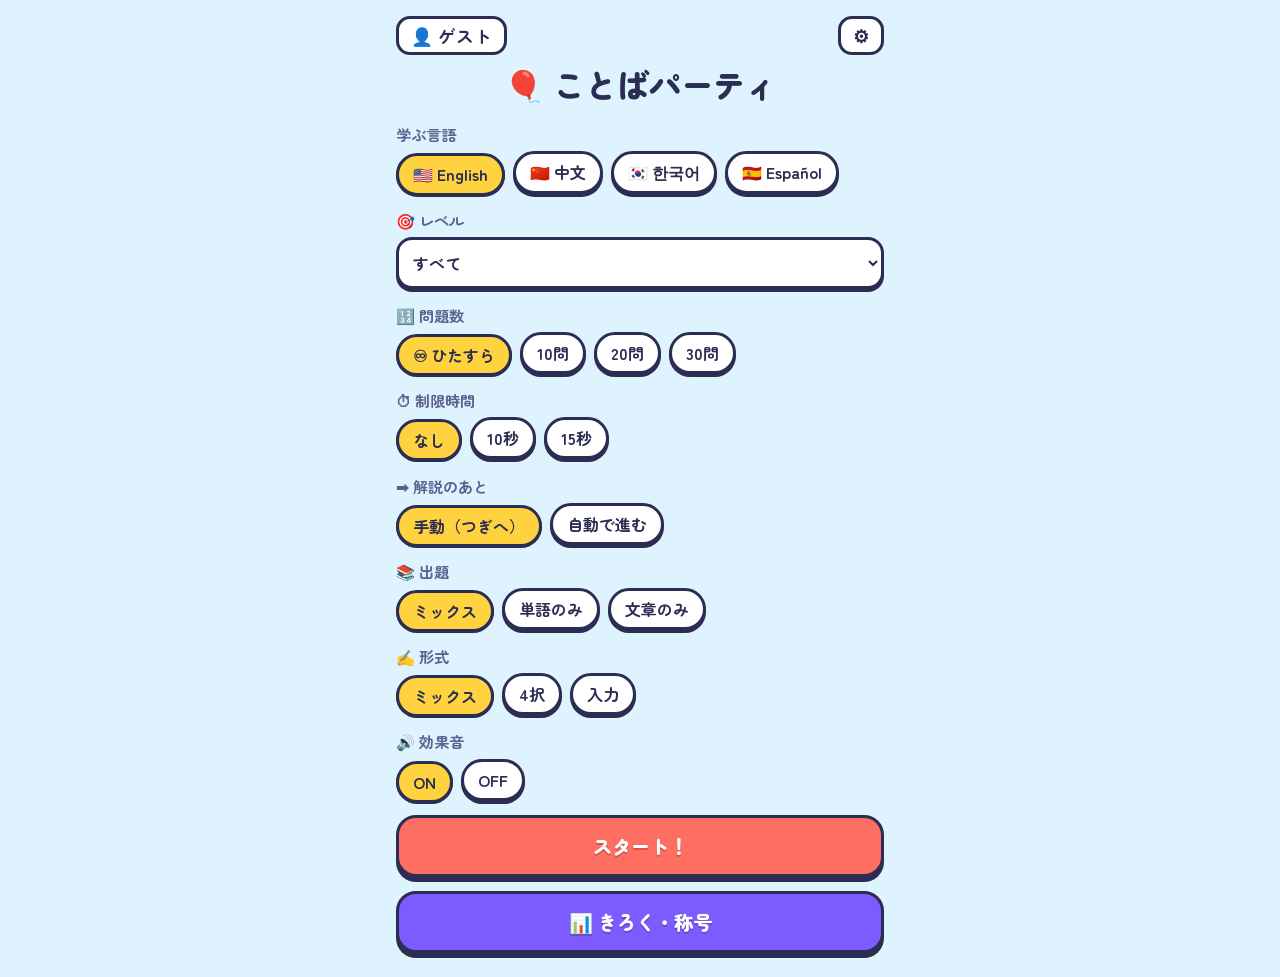
==== index.html @ 9c15156e "first commi" ====
<!DOCTYPE html>
<html lang="ja"><head><meta charset="utf-8">
<meta name="viewport" content="width=device-width,initial-scale=1,viewport-fit=cover">
<title>ことばパーティ</title>
<link href="https://fonts.googleapis.com/css2?family=Zen+Maru+Gothic:wght@500;700;900&display=swap" rel="stylesheet">
<link rel="stylesheet" href="css/style.css"></head>
<body><div id="app"></div><div id="modal"></div>
<script src="js/sound.js"></script><script src="js/store.js"></script><script src="js/data.js"></script>
<script src="js/quiz.js"></script><script src="js/ui.js"></script><script src="js/main.js"></script>
</body></html>
---- css/style.css ----
:root{--bg:#dff3ff;--ink:#2b2d52;--card:#fff;--p:#ff6f61;--y:#ffd23f;--m:#2ec4a6;--v:#7c5cff;--sub:#5d6190}
@media(prefers-color-scheme:dark){:root{--bg:#23264a;--ink:#f3f2ff;--card:#33376a;--sub:#b8bbea}}
*{box-sizing:border-box}
body{margin:0;background:var(--bg);color:var(--ink);font-family:'Zen Maru Gothic','Hiragino Maru Gothic ProN','Yu Gothic',sans-serif;font-weight:700;padding:env(safe-area-inset-top) 0 env(safe-area-inset-bottom)}
#app{max-width:520px;margin:0 auto;padding:16px}
h1{font-size:2rem;margin:.2em 0;font-weight:900;text-align:center}
h1 span{display:inline-block;transform:rotate(-8deg)}
h2{font-size:1.7rem;margin:.3em 0;word-break:break-word;font-weight:900}
h3{margin:1em 0 .4em;font-size:.95rem;color:var(--sub)}
.card{background:var(--card);border:3px solid var(--ink);border-radius:22px;box-shadow:0 5px 0 var(--ink);padding:16px;margin:12px 0;text-align:center}
.card small{color:var(--sub)}
button{font:inherit;color:var(--ink);cursor:pointer}
.chips{display:flex;flex-wrap:wrap;gap:8px}
.chip{background:var(--card);border:3px solid var(--ink);border-radius:99px;padding:6px 14px;box-shadow:0 3px 0 var(--ink)}
.chip.on{background:var(--y);transform:translateY(2px);box-shadow:0 1px 0 var(--ink)}
.big{display:block;width:100%;background:var(--p);color:#fff;border:3px solid var(--ink);border-radius:20px;padding:14px;font-size:1.2rem;font-weight:900;box-shadow:0 5px 0 var(--ink);margin:14px 0 8px;text-shadow:0 2px 0 rgba(0,0,0,.2)}
.big.alt{background:var(--v)}.big.m{background:var(--m)}
.big:active,.opt:active{transform:translateY(3px);box-shadow:0 2px 0 var(--ink)}
.sm{background:var(--card);border:3px solid var(--ink);border-radius:14px;padding:4px 12px}
.top{display:flex;justify-content:space-between;align-items:center;font-size:1.1rem}
.bar{height:14px;background:var(--card);border:3px solid var(--ink);border-radius:99px;overflow:hidden}
.bar i{display:block;height:100%;width:100%;background:var(--m)}
.opt{display:block;width:100%;text-align:left;background:var(--card);border:3px solid var(--ink);border-radius:18px;padding:12px 14px;margin:9px 0;font-size:1.05rem;box-shadow:0 4px 0 var(--ink)}
.opt.ok{background:var(--m);color:#fff}.opt.ng{background:var(--p);color:#fff}
.opt:disabled{opacity:1}
.row{display:flex;justify-content:space-between;gap:8px;align-items:center;margin:6px 0}
.meter{flex:1;height:12px;background:var(--bg);border-radius:9px;overflow:hidden;border:2px solid var(--ink)}
.meter i{display:block;height:100%;background:var(--y)}
.emoji{font-size:4.5rem}
.fb{animation:pop .25s}@keyframes pop{from{transform:scale(.9);opacity:0}}
@media(prefers-reduced-motion:reduce){.fb{animation:none}}
button:focus-visible{outline:4px solid var(--v);outline-offset:2px}

select.sel{width:100%;font:inherit;color:var(--ink);background:var(--card);border:3px solid var(--ink);border-radius:16px;padding:10px;box-shadow:0 3px 0 var(--ink)}
input.in{width:100%;font:inherit;font-size:1.1rem;color:var(--ink);background:var(--card);border:3px solid var(--ink);border-radius:16px;padding:12px;margin:6px 0}
.mask{position:fixed;inset:0;background:rgba(30,30,70,.55);display:flex;align-items:center;justify-content:center;padding:16px;z-index:9}
.mask .card{max-width:480px;width:100%;max-height:88vh;overflow:auto;text-align:left}
.fxm{position:fixed;left:50%;top:38%;font-size:7rem;pointer-events:none;z-index:10;animation:fxp .8s forwards}
@keyframes fxp{0%{transform:translate(-50%,-50%) scale(.3);opacity:0}30%{transform:translate(-50%,-50%) scale(1.2);opacity:1}100%{transform:translate(-50%,-90%) scale(1);opacity:0}}
.opt.ok,.card.okc{animation:bn .5s}.opt.ng,.card.ngc{animation:sk .4s}
@keyframes bn{40%{transform:scale(1.06)}}@keyframes sk{25%{transform:translateX(-8px)}75%{transform:translateX(8px)}}
.in.ok{background:var(--m);color:#fff}.in.ng{background:var(--p);color:#fff}
.err{color:var(--p)}.tag{background:var(--y);border-radius:99px;padding:2px 10px;font-size:.8rem}
@media(prefers-reduced-motion:reduce){.fxm,.opt.ok,.opt.ng,.card.okc,.card.ngc{animation:none}}
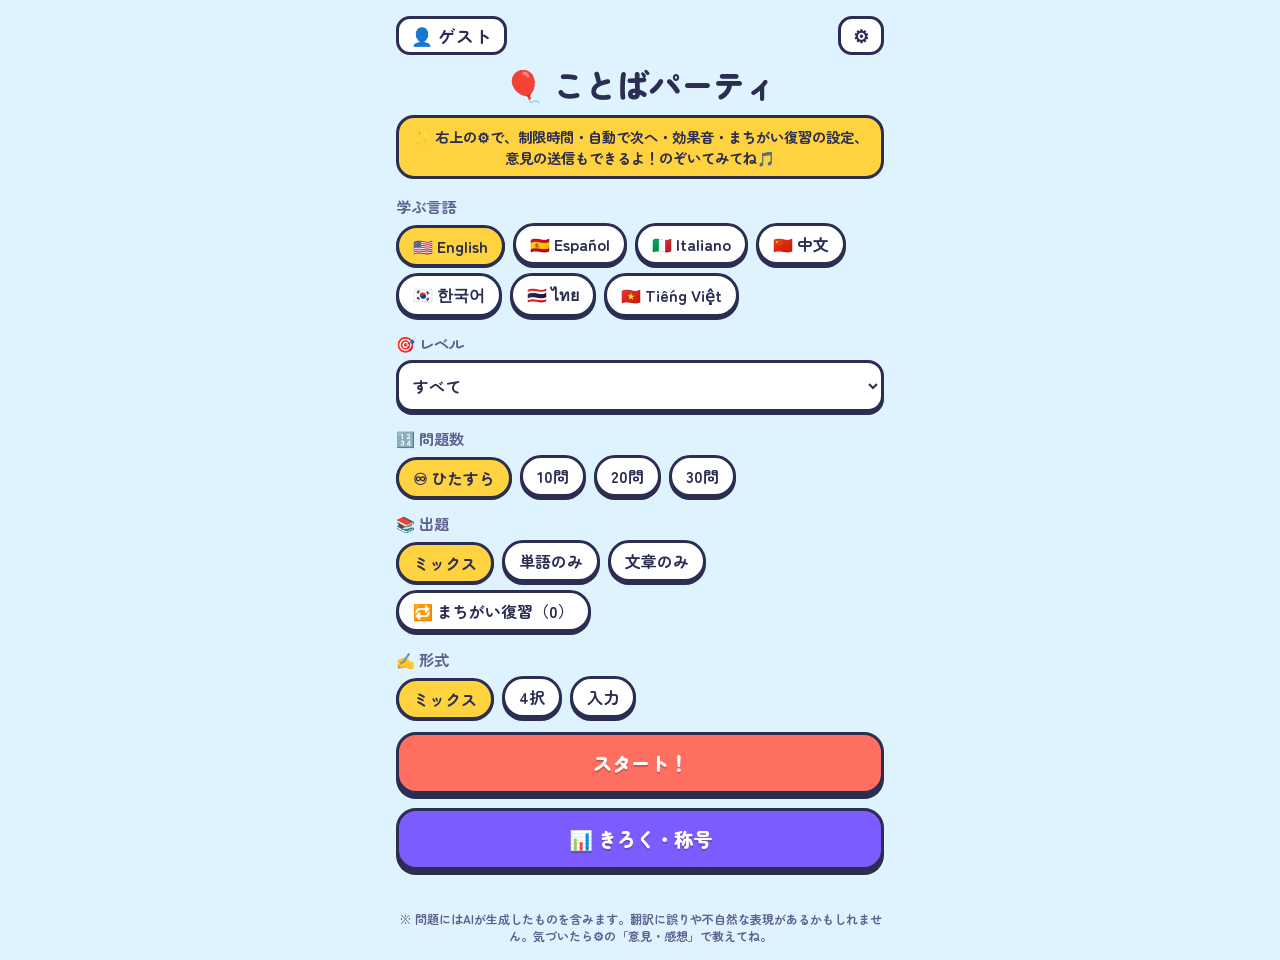
==== commit b6bf97c1: "レベル1-2を100問に拡充 / 7言語対応 / ヒント・復習モード追加" ====
--- a/index.html
+++ b/index.html
@@ -5,6 +5,7 @@
 <link href="https://fonts.googleapis.com/css2?family=Zen+Maru+Gothic:wght@500;700;900&display=swap" rel="stylesheet">
 <link rel="stylesheet" href="css/style.css"></head>
 <body><div id="app"></div><div id="modal"></div>
+<footer id="ft">※ 問題にはAIが生成したものを含みます。翻訳に誤りや不自然な表現があるかもしれません。気づいたら⚙の「意見・感想」で教えてね。</footer>
 <script src="js/sound.js"></script><script src="js/store.js"></script><script src="js/data.js"></script>
-<script src="js/quiz.js"></script><script src="js/ui.js"></script><script src="js/main.js"></script>
+<script src="js/quiz.js"></script><script src="js/config.js"></script><script src="js/ui.js"></script><script src="js/main.js"></script>
 </body></html>
--- a/css/style.css
+++ b/css/style.css
@@ -41,4 +41,10 @@
 @keyframes bn{40%{transform:scale(1.06)}}@keyframes sk{25%{transform:translateX(-8px)}75%{transform:translateX(8px)}}
 .in.ok{background:var(--m);color:#fff}.in.ng{background:var(--p);color:#fff}
 .err{color:var(--p)}.tag{background:var(--y);border-radius:99px;padding:2px 10px;font-size:.8rem}
-@media(prefers-reduced-motion:reduce){.fxm,.opt.ok,.opt.ng,.card.okc,.card.ngc{animation:none}}+@media(prefers-reduced-motion:reduce){.fxm,.opt.ok,.opt.ng,.card.okc,.card.ngc{animation:none}}
+.hn{text-align:center;min-height:1.4em;color:var(--v);margin:4px 0}
+.chr{font-size:5rem;display:inline-block;animation:bob 1.8s ease-in-out infinite}
+@keyframes bob{50%{transform:translateY(-9px) rotate(-6deg)}}
+@media(prefers-reduced-motion:reduce){.chr{animation:none}}
+.tip{background:var(--y);color:#2b2d52;border:3px solid var(--ink);border-radius:18px;padding:8px 12px;margin:8px 0;text-align:center;font-size:.9rem}
+#ft{max-width:520px;margin:8px auto 0;padding:8px 16px calc(16px + env(safe-area-inset-bottom));font-size:.75rem;color:var(--sub);text-align:center}
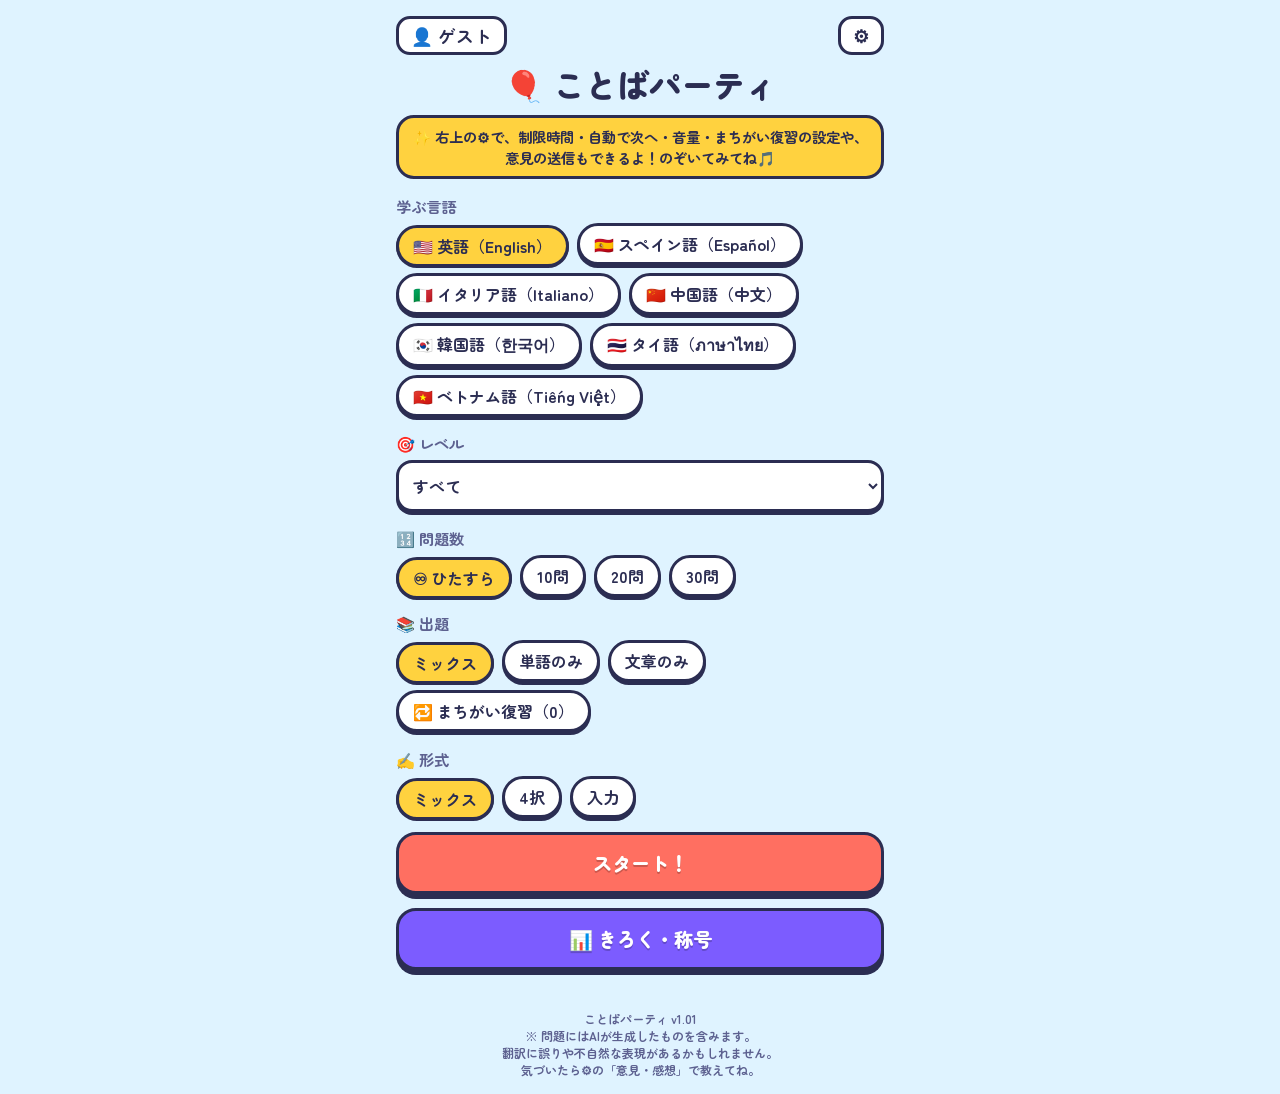
==== commit b31343a2: "v1.01 称号タブ・音量・ヒント見直し・レベル4単語追加" ====
--- a/index.html
+++ b/index.html
@@ -5,7 +5,7 @@
 <link href="https://fonts.googleapis.com/css2?family=Zen+Maru+Gothic:wght@500;700;900&display=swap" rel="stylesheet">
 <link rel="stylesheet" href="css/style.css"></head>
 <body><div id="app"></div><div id="modal"></div>
-<footer id="ft">※ 問題にはAIが生成したものを含みます。翻訳に誤りや不自然な表現があるかもしれません。気づいたら⚙の「意見・感想」で教えてね。</footer>
+<footer id="ft"><span class=ph>※ 問題にはAIが生成したものを含みます。</span><span class=ph>翻訳に誤りや不自然な表現があるかもしれません。</span><span class=ph>気づいたら⚙の「意見・感想」で教えてね。</span></footer>
 <script src="js/sound.js"></script><script src="js/store.js"></script><script src="js/data.js"></script>
 <script src="js/quiz.js"></script><script src="js/config.js"></script><script src="js/ui.js"></script><script src="js/main.js"></script>
 </body></html>
--- a/css/style.css
+++ b/css/style.css
@@ -47,4 +47,16 @@
 @keyframes bob{50%{transform:translateY(-9px) rotate(-6deg)}}
 @media(prefers-reduced-motion:reduce){.chr{animation:none}}
 .tip{background:var(--y);color:#2b2d52;border:3px solid var(--ink);border-radius:18px;padding:8px 12px;margin:8px 0;text-align:center;font-size:.9rem}
-#ft{max-width:520px;margin:8px auto 0;padding:8px 16px calc(16px + env(safe-area-inset-bottom));font-size:.75rem;color:var(--sub);text-align:center}+#ft{max-width:520px;margin:8px auto 0;padding:8px 16px calc(16px + env(safe-area-inset-bottom));font-size:.75rem;color:var(--sub);text-align:center}
+body{word-break:auto-phrase;line-break:strict;overflow-wrap:break-word}
+.ph{display:inline-block}
+.stat{display:grid;grid-template-columns:8em 1fr 4.6em;gap:8px;align-items:center;margin:9px 0}
+.stat .nm{font-size:.8rem;line-height:1.25}.stat .vl{text-align:right;font-size:.85rem;line-height:1.2}
+.tabs{display:flex;gap:8px;margin:12px 0}.tabs .chip{flex:1;text-align:center}
+.tg{display:grid;grid-template-columns:repeat(auto-fill,minmax(140px,1fr));gap:10px}
+.tc{font:inherit;color:inherit;background:var(--card);border:3px solid var(--ink);border-radius:18px;box-shadow:0 3px 0 var(--ink);padding:10px 6px;text-align:center;cursor:pointer}
+.tc.lock{opacity:.55;cursor:default;box-shadow:none}.tc b{display:block;font-size:.9rem;margin-top:4px}
+.pop{animation:popin .35s}@keyframes popin{from{transform:scale(.7);opacity:0}}
+@media(prefers-reduced-motion:reduce){.pop{animation:none}}
+small,h3,.tip,#ft{text-wrap:balance}
+ul{padding-left:1.2em;margin:.3em 0}li{margin:.2em 0}
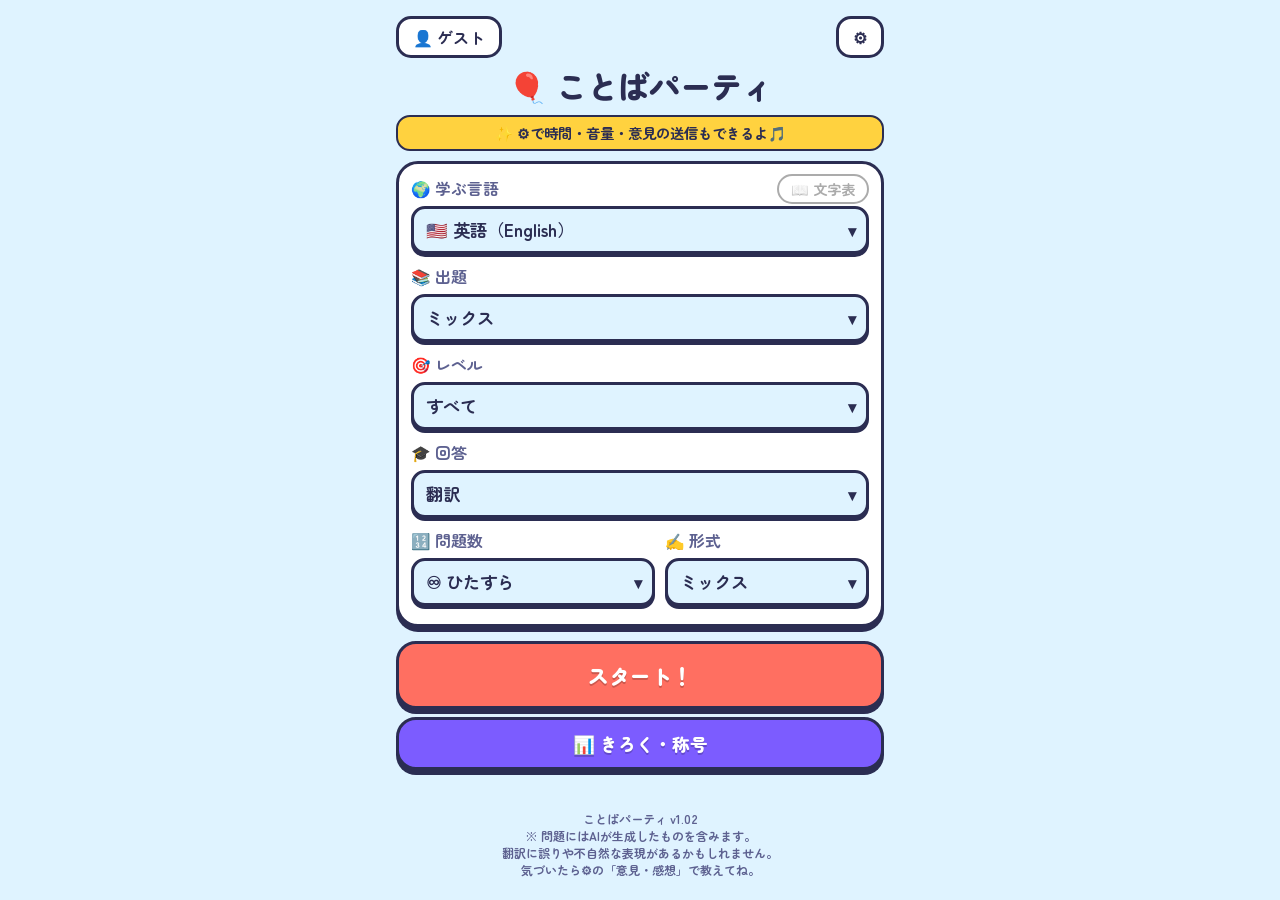
==== commit 4d9e59c1: "出題および韓国語文字表のリニューアル、ホーム画面の配置変更" ====
--- a/index.html
+++ b/index.html
@@ -7,5 +7,5 @@
 <body><div id="app"></div><div id="modal"></div>
 <footer id="ft"><span class=ph>※ 問題にはAIが生成したものを含みます。</span><span class=ph>翻訳に誤りや不自然な表現があるかもしれません。</span><span class=ph>気づいたら⚙の「意見・感想」で教えてね。</span></footer>
 <script src="js/sound.js"></script><script src="js/store.js"></script><script src="js/data.js"></script>
-<script src="js/quiz.js"></script><script src="js/config.js"></script><script src="js/ui.js"></script><script src="js/main.js"></script>
+<script src="js/quiz.js"></script><script src="js/config.js"></script><script src="js/hangul.js"></script><script src="js/ui.js"></script><script src="js/main.js"></script>
 </body></html>
--- a/css/style.css
+++ b/css/style.css
@@ -60,3 +60,95 @@
 @media(prefers-reduced-motion:reduce){.pop{animation:none}}
 small,h3,.tip,#ft{text-wrap:balance}
 ul{padding-left:1.2em;margin:.3em 0}li{margin:.2em 0}
+
+/* v1.02 */
+.chip.on,.tag{color:#2b2d52}
+.stat{grid-template-columns:7.4em 1fr 4.6em}
+.stat .nm{font-size:.85rem;line-height:1.3;min-width:0}
+.stat .nm small{display:block;font-size:.7rem;color:var(--sub);text-wrap:wrap}
+details.wk{background:var(--card);border:3px solid var(--ink);border-radius:16px;box-shadow:0 3px 0 var(--ink);padding:8px 12px;margin:9px 0}
+details.wk summary{cursor:pointer;display:flex;align-items:center;gap:8px;list-style:none;font-size:.95rem}
+details.wk summary::-webkit-details-marker{display:none}
+details.wk .wn{flex:1;min-width:0}
+details.wk .wn small{font-size:.75rem;color:var(--sub)}
+details.wk .wc{background:var(--y);color:#2b2d52;border-radius:99px;padding:0 10px;font-size:.8rem}
+details.wk summary::after{content:'▾';transition:transform .2s}
+details.wk[open] summary::after{transform:rotate(180deg)}
+details.wk .row{font-size:.9rem;border-top:1px dashed var(--sub);padding-top:5px;margin:7px 0 0}
+button.topt{display:block;width:100%;font:inherit;color:inherit;cursor:pointer}
+.vol{position:relative;margin:8px 0 12px}
+.vol input{-webkit-appearance:none;appearance:none;display:block;width:100%;height:38px;margin:0;border:3px solid var(--ink);border-radius:99px;box-shadow:0 3px 0 var(--ink);cursor:pointer;background:linear-gradient(to right,#ffd23f calc(16px + (100% - 32px)*var(--f,.5)),#fff 0)}
+.vol input::-webkit-slider-thumb{-webkit-appearance:none;width:30px;height:30px;border-radius:50%;background:#ff6f61;border:3px solid #2b2d52}
+.vol input::-moz-range-thumb{width:24px;height:24px;border-radius:50%;background:#ff6f61;border:3px solid #2b2d52}
+.vol input::-moz-range-track{background:transparent}
+.vol b{position:absolute;left:50%;top:50%;transform:translate(-50%,-50%);pointer-events:none;color:#2b2d52;font-size:1.1rem;line-height:1}
+.rn{width:100%;border-collapse:collapse;margin:8px 0 4px;font-size:.8rem}
+.rn th,.rn td{vertical-align:top;padding:11px 4px;border-top:2px dashed var(--sub)}
+.rn tr:first-child th,.rn tr:first-child td{border-top:0}
+.rn th{width:5.6em;text-align:left;white-space:nowrap}
+.rn .vtag{display:inline-block;background:var(--y);color:#2b2d52;border:2px solid var(--ink);border-radius:99px;padding:1px 10px;font-size:.85rem}
+.rn th small{display:block;margin:5px 0 0 4px;font-size:.7rem;font-weight:500;color:var(--sub)}
+.rn td{font-weight:500}.rn td ul{margin:0;padding-left:1.1em}.rn td li{margin:.2em 0;line-height:1.5}
+
+/* v1.02 */
+.toast{position:fixed;left:50%;bottom:calc(24px + env(safe-area-inset-bottom));transform:translateX(-50%);background:var(--ink);color:var(--bg);padding:10px 16px;border-radius:99px;z-index:20;max-width:90vw;text-align:center;font-size:.9rem}
+
+/* v1.02 ホーム：リスト式パネル */
+h1.hm{font-size:1.75rem;margin:.15em 0 .25em}
+.tip.c{padding:5px 10px;margin:4px 0 10px;font-size:.8rem;border-width:2.5px;border-radius:14px;line-height:1.35}
+.panel{background:var(--card);border:3px solid var(--ink);border-radius:22px;box-shadow:0 5px 0 var(--ink);padding:8px 12px 12px}
+.fld{margin:0 0 6px;min-width:0}.panel>.fld:last-child{margin-bottom:0}
+.fgrid{display:grid;grid-template-columns:1.2fr 1fr;gap:0 10px} /* 「♾ ひたすら」が入る問題数を、少し広く */
+.fcap{display:flex;align-items:center;justify-content:space-between;gap:8px;height:30px}
+.fcap label{font-size:.85rem;color:var(--sub);white-space:nowrap}
+.fcap .note{font-size:clamp(.62rem,3.1vw,.72rem);color:var(--sub);white-space:nowrap}
+.sw{position:relative;display:block}
+.sw select{display:block;width:100%;height:42px;-webkit-appearance:none;appearance:none;font:inherit;font-size:.95rem;color:var(--ink);background:var(--bg);border:3px solid var(--ink);border-radius:14px;padding:0 32px 0 12px;box-shadow:0 3px 0 var(--ink);cursor:pointer;text-overflow:ellipsis}
+.sw select option{background:var(--card);color:var(--ink)}
+.sw::after{content:'▾';position:absolute;right:13px;top:50%;transform:translateY(-50%);pointer-events:none;color:var(--ink);font-size:.9rem}
+.tbtn{height:26px;padding:0 10px;font-size:.78rem;line-height:1;white-space:nowrap;border-width:2.5px;border-radius:99px}
+.tbtn.off{opacity:.4;filter:grayscale(1);box-shadow:none}
+.big.sub{padding:9px;font-size:1rem;margin:0 0 8px}
+@media(max-width:340px){.sw select{font-size:.86rem;padding:0 22px 0 9px}.sw::after{right:8px}#app{padding:12px}}
+
+/* v1.02 視認性アップ（少しだけ大きく） */
+body{font-size:17px}
+.sm{font-size:1rem;padding:6px 14px;border-radius:15px}
+.top{font-size:1.2rem}
+.chip{font-size:1.05rem;padding:8px 16px}
+.big{font-size:1.3rem;padding:16px}
+.big.sub{font-size:1.1rem;padding:11px}
+/* ホーム */
+h1.hm{font-size:1.95rem}
+.tip.c{font-size:.9rem;padding:6px 12px}
+.fcap{height:34px}
+.fcap label{font-size:.98rem}
+.fcap .note{font-size:clamp(.66rem,3.3vw,.78rem)}
+.sw select{height:48px;font-size:1.08rem;padding:0 34px 0 12px}
+.sw::after{font-size:1rem}
+.tbtn{height:30px;padding:0 12px;font-size:.88rem}
+/* 問題画面 */
+.card small{font-size:.95rem}
+h2{font-size:1.9rem}
+.opt{font-size:1.22rem;padding:15px 16px}
+.in{font-size:1.25rem}input.in{font-size:1.25rem;padding:14px}
+.tag{font-size:.9rem}
+.hn{font-size:1rem}
+/* ⚙オプション */
+.mask h3{font-size:1.05rem}
+.mask .chip{font-size:1.1rem;padding:9px 18px}
+.mask .vol input{height:44px}.mask .vol b{font-size:1.2rem}
+.mask .card small{font-size:.9rem}
+@media(max-width:340px){.sw select{font-size:.92rem;padding:0 22px 0 9px}.opt{font-size:1.1rem}.big{font-size:1.15rem}}
+
+.vt{display:flex;flex-direction:column;align-items:flex-start;gap:6px;margin:4px 0 8px}
+.vst{font-size:.85rem;color:var(--sub);line-height:1.5;text-wrap:wrap}
+/* v1.02 ハングル文字表 */
+.hg{text-align:left}.hg h2{margin:0 0 6px;font-size:1.25rem}.hg h3{margin:12px 0 6px}
+.hrow{display:flex;flex-wrap:wrap;gap:6px}
+.hc{display:flex;flex-direction:column;align-items:center;justify-content:center;gap:1px;min-width:56px;padding:5px 4px;background:var(--card);color:var(--ink);border:2px solid var(--ink);border-radius:12px;font:inherit;cursor:pointer;line-height:1.15}
+.hc b{font-size:1.5rem}.hc i{font-style:normal;font-size:.82rem}.hc em{font-style:normal;font-size:.76rem;color:var(--sub)}.hc small{font-size:.72rem;color:var(--sub)}
+.hgw{width:100%}.hgt{width:100%;border-collapse:separate;border-spacing:3px;table-layout:fixed}
+.hgt th{font-size:1.15rem;padding:2px 0;text-align:center;line-height:1.1}.hgt th small{font-size:.7rem;font-weight:400;color:var(--sub)}
+.hgt .hc{min-width:0;width:100%;padding:4px 0;border-width:2px;border-radius:9px;overflow-wrap:anywhere}.hgt .hc b{font-size:1.3rem}.hgt .hc i{font-size:.74rem}.hgt .hc em{font-size:.68rem}
+.hgt td{padding:0}
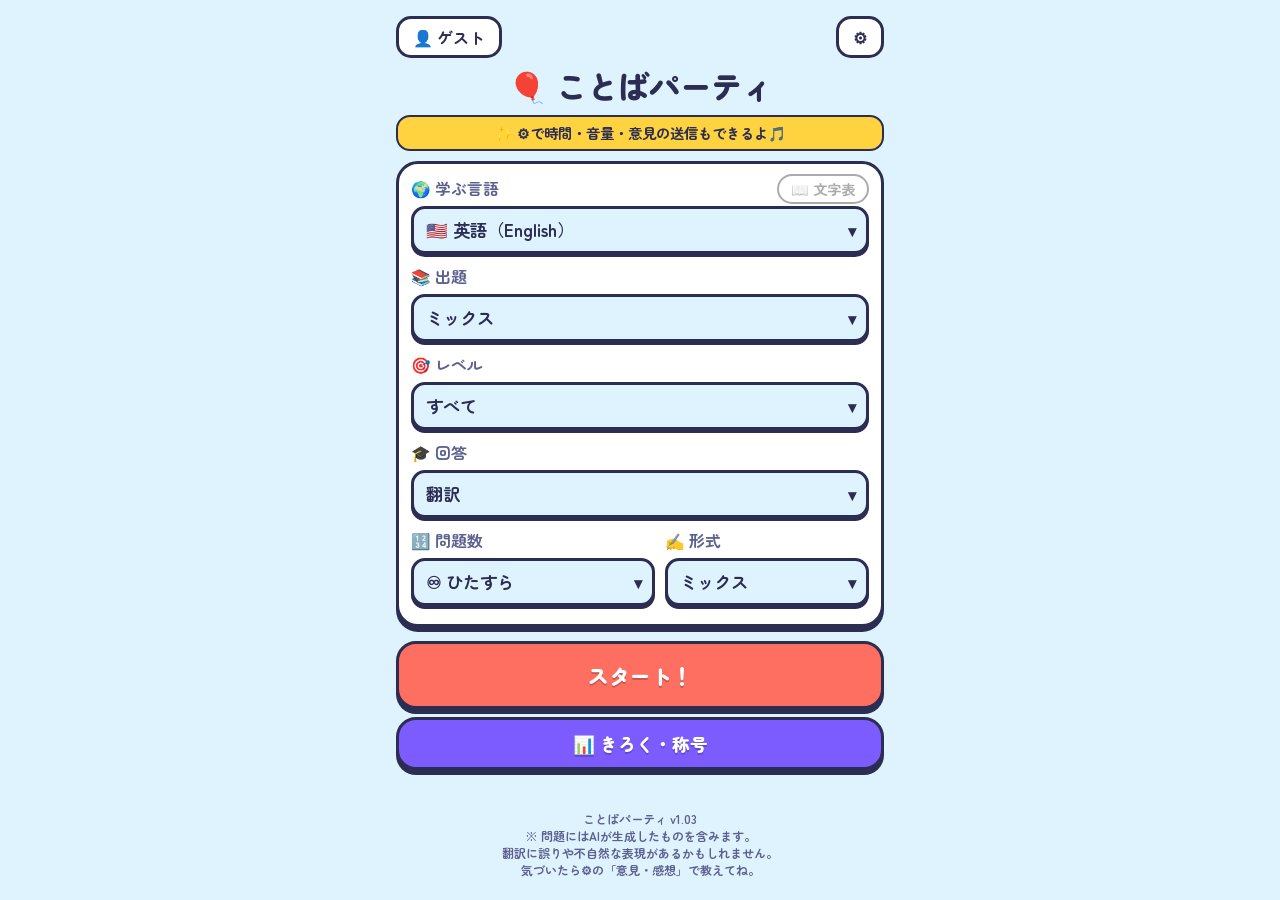
==== commit 2ce10696: "v1.03 他言語の文字表のリメイク、間違い復習アイコン削除、出題の項目順番変更" ====
--- a/index.html
+++ b/index.html
@@ -7,5 +7,5 @@
 <body><div id="app"></div><div id="modal"></div>
 <footer id="ft"><span class=ph>※ 問題にはAIが生成したものを含みます。</span><span class=ph>翻訳に誤りや不自然な表現があるかもしれません。</span><span class=ph>気づいたら⚙の「意見・感想」で教えてね。</span></footer>
 <script src="js/sound.js"></script><script src="js/store.js"></script><script src="js/data.js"></script>
-<script src="js/quiz.js"></script><script src="js/config.js"></script><script src="js/hangul.js"></script><script src="js/ui.js"></script><script src="js/main.js"></script>
+<script src="js/quiz.js"></script><script src="js/keyboard.js"></script><script src="js/config.js"></script><script src="js/charts.js"></script><script src="js/ui.js"></script><script src="js/main.js"></script>
 </body></html>
--- a/css/style.css
+++ b/css/style.css
@@ -152,3 +152,12 @@
 .hgt th{font-size:1.15rem;padding:2px 0;text-align:center;line-height:1.1}.hgt th small{font-size:.7rem;font-weight:400;color:var(--sub)}
 .hgt .hc{min-width:0;width:100%;padding:4px 0;border-width:2px;border-radius:9px;overflow-wrap:anywhere}.hgt .hc b{font-size:1.3rem}.hgt .hc i{font-size:.74rem}.hgt .hc em{font-size:.68rem}
 .hgt td{padding:0}
+.ctt{margin:14px 0 26px}
+.hrow{display:grid;grid-template-columns:repeat(5,minmax(0,1fr));gap:6px}.hrow.g4{grid-template-columns:repeat(4,minmax(0,1fr))}.hrow.g3{grid-template-columns:repeat(3,minmax(0,1fr))}.hrow.g5{grid-template-columns:repeat(5,minmax(0,1fr))}
+.hrow .hc{min-width:0;width:100%;overflow-wrap:anywhere}
+/* v1.03 専用キーボード */
+.kbd{display:flex;flex-direction:column;gap:5px;margin:10px 0}.kr{display:flex;gap:4px;justify-content:center}
+.k{flex:1;min-width:0;height:46px;padding:0;font:inherit;font-size:1.15rem;color:var(--ink);background:var(--card);border:2px solid var(--ink);border-radius:10px;cursor:pointer;touch-action:manipulation}
+.k.kw{flex:4}.k.kd{flex:2}.k.kon{background:var(--y)}.k.zk{flex:none;min-width:44px;padding:0 10px}
+.zc{display:none;flex-wrap:wrap;gap:5px;align-items:center;margin:8px 0}.zb{font-weight:700;padding:2px 8px;border:2px dashed var(--ink);border-radius:8px}
+.kt{display:block;margin:4px auto}
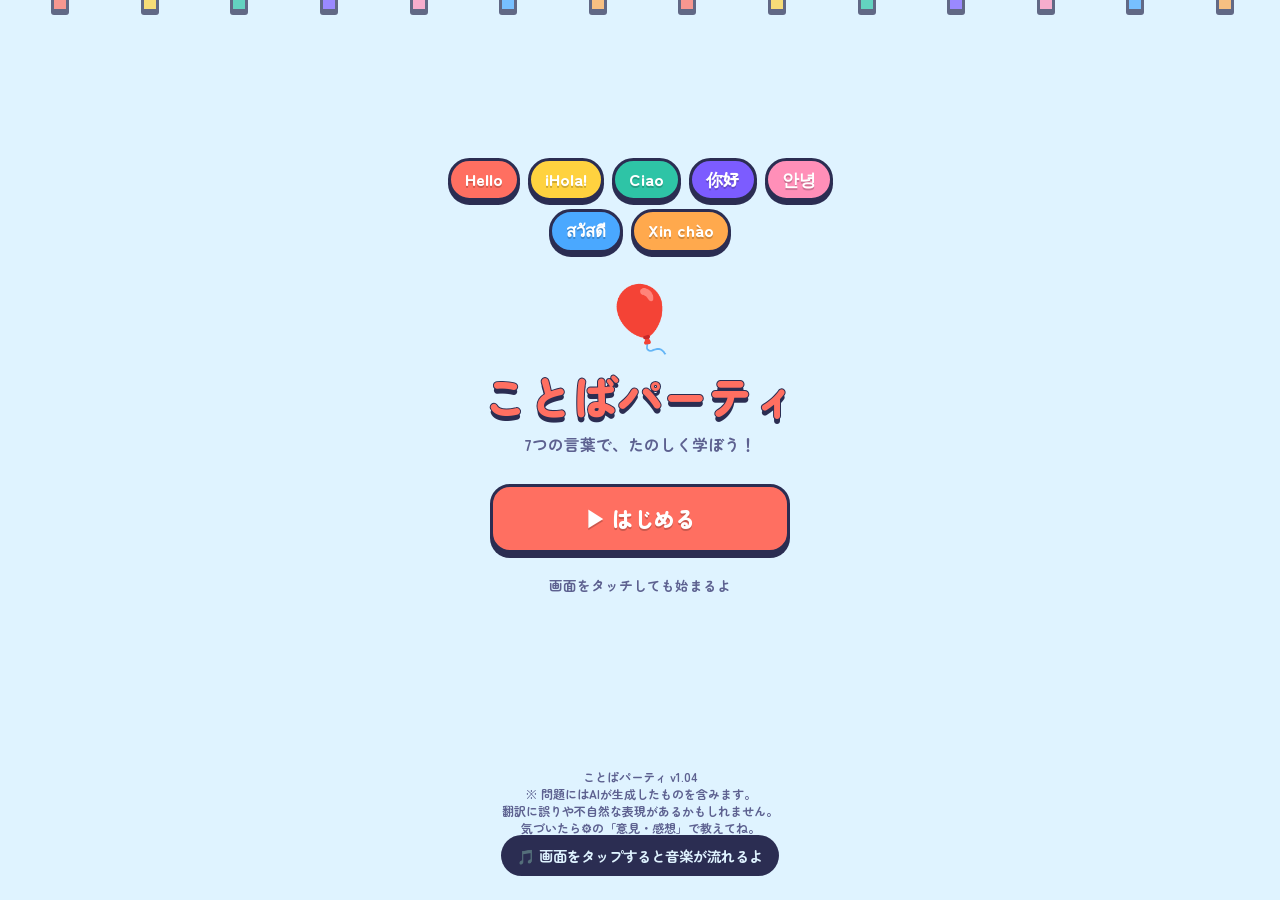
==== commit 906223e6: "v1.04: 助詞の例文表、質疑応答の増量、BGM・結果画面の調整 Co-Authored-By: Claude Haiku 5.5 <noreply@anthropic.com>  Claude-S" ====
--- a/index.html
+++ b/index.html
@@ -7,5 +7,5 @@
 <body><div id="app"></div><div id="modal"></div>
 <footer id="ft"><span class=ph>※ 問題にはAIが生成したものを含みます。</span><span class=ph>翻訳に誤りや不自然な表現があるかもしれません。</span><span class=ph>気づいたら⚙の「意見・感想」で教えてね。</span></footer>
 <script src="js/sound.js"></script><script src="js/store.js"></script><script src="js/data.js"></script>
-<script src="js/quiz.js"></script><script src="js/keyboard.js"></script><script src="js/config.js"></script><script src="js/charts.js"></script><script src="js/ui.js"></script><script src="js/main.js"></script>
+<script src="js/quiz.js"></script><script src="js/keyboard.js"></script><script src="js/config.js"></script><script src="js/charts.js"></script><script src="js/fx.js"></script><script src="js/ui.js"></script><script src="js/main.js"></script>
 </body></html>
--- a/css/style.css
+++ b/css/style.css
@@ -161,3 +161,45 @@
 .k.kw{flex:4}.k.kd{flex:2}.k.kon{background:var(--y)}.k.zk{flex:none;min-width:44px;padding:0 10px}
 .zc{display:none;flex-wrap:wrap;gap:5px;align-items:center;margin:8px 0}.zb{font-weight:700;padding:2px 8px;border:2px dashed var(--ink);border-radius:8px}
 .kt{display:block;margin:4px auto}
+/* v1.03 回答の選択（説明つき） */
+.rg{display:grid;gap:8px}.rb{display:flex;flex-direction:column;align-items:flex-start;gap:1px;text-align:left;padding:8px 14px;font:inherit;color:var(--ink);background:var(--card);border:3px solid var(--ink);border-radius:14px;cursor:pointer}
+.rb b{font-size:1.15rem}.rb small{color:var(--sub);font-size:.9rem}.rb.on{background:var(--y);box-shadow:0 3px 0 var(--ink)}.rb.on small{color:var(--ink)}
+
+/* v1.03 ホーム：翻訳の3択（横並び）と文字バランス */
+.rg.r3{grid-template-columns:repeat(3,1fr);gap:6px}
+.rg.r3 .rb{align-items:center;text-align:center;padding:7px 2px;gap:0;min-width:0}
+.rg.r3 .rb b{font-size:clamp(.82rem,3.7vw,1rem);line-height:1.3;white-space:nowrap;font-weight:700}
+.rg.r3.dis .rb{opacity:.45;cursor:not-allowed}
+.rb b{font-size:1.05rem}.rb small{font-size:.85rem}
+.sw select{font-size:1.05rem}
+
+.ttl{min-height:80vh;display:flex;flex-direction:column;align-items:center;justify-content:center;gap:14px;cursor:pointer;text-align:center;padding:10px}
+.tbub{display:flex;flex-wrap:wrap;justify-content:center;gap:8px;max-width:420px}
+.tbub span{opacity:0;animation:tpop .5s cubic-bezier(.3,1.6,.5,1) forwards,tfl 2.4s ease-in-out infinite;color:#fff;border:3px solid var(--ink);border-radius:99px;padding:6px 14px;font-weight:900;font-size:1.05rem;box-shadow:0 4px 0 var(--ink);text-shadow:0 2px 0 rgba(0,0,0,.2)}
+.tlogo{font-size:4rem;animation:tbn 1.6s ease-in-out infinite}
+.tlogo h1{font-size:clamp(1.9rem,9vw,2.8rem);margin:4px 0;color:var(--p);-webkit-text-stroke:2px var(--ink);paint-order:stroke fill;text-shadow:0 5px 0 var(--ink)}
+.tsub{font-size:1rem;color:var(--sub)}
+.tgo{max-width:300px;animation:tpl 1.3s ease-in-out infinite}
+.ttap{font-size:.85rem;color:var(--sub)}
+@keyframes tfl{50%{transform:translateY(-7px)}}
+@keyframes tbn{50%{transform:translateY(-8px) rotate(-3deg)}}
+@keyframes tpl{50%{transform:scale(1.05)}}
+@media(prefers-reduced-motion:reduce){.tbub span,.tlogo,.tgo{animation:none}}
+.hrow.vt .hc i{font-size:.7rem;white-space:nowrap;letter-spacing:-.02em}
+
+.tfx{position:fixed;inset:0;overflow:hidden;pointer-events:none;z-index:0}
+.ttl{position:relative;z-index:1}
+.tb{position:absolute;bottom:-60px;font-size:1.8rem;font-style:normal;opacity:.55;animation:trise linear infinite}
+.tc{position:absolute;top:-14px;width:9px;height:9px;border-radius:3px;opacity:.7;animation:tfall linear infinite}
+@keyframes tpop{from{opacity:0;transform:scale(.3) translateY(14px)}to{opacity:1;transform:none}}
+@keyframes trise{to{transform:translateY(-115vh) rotate(12deg)}}
+@keyframes tfall{to{transform:translateY(110vh) rotate(300deg)}}
+@media(prefers-reduced-motion:reduce){.tb,.tc{animation:none;display:none}.tbub span{opacity:1}}
+.ttabs{display:flex;gap:8px;justify-content:center;margin:8px 0 6px}
+.ttabs .chip{font-size:1rem;padding:6px 16px}
+.hrow.bw .hc{padding:6px 3px;overflow-wrap:break-word;word-break:normal}
+.hrow.bw .hc b{font-size:1.1rem}.hrow.bw .hc small{font-size:.68rem}.hrow.bw .hc i{font-size:.74rem;color:var(--sub)}
+.hrow.bw .hc b{line-height:1.5}.hrow.bw .hc b.lg{font-size:.88rem}
+.rfx{position:fixed;left:0;top:0;width:100vw;height:100vh;pointer-events:none;z-index:50}
+.rfx.t4{background:linear-gradient(rgba(120,140,170,.16),rgba(120,140,170,0))}
+.rfx.t5{background:radial-gradient(ellipse at center,rgba(20,24,48,.08),rgba(10,12,30,.42))}
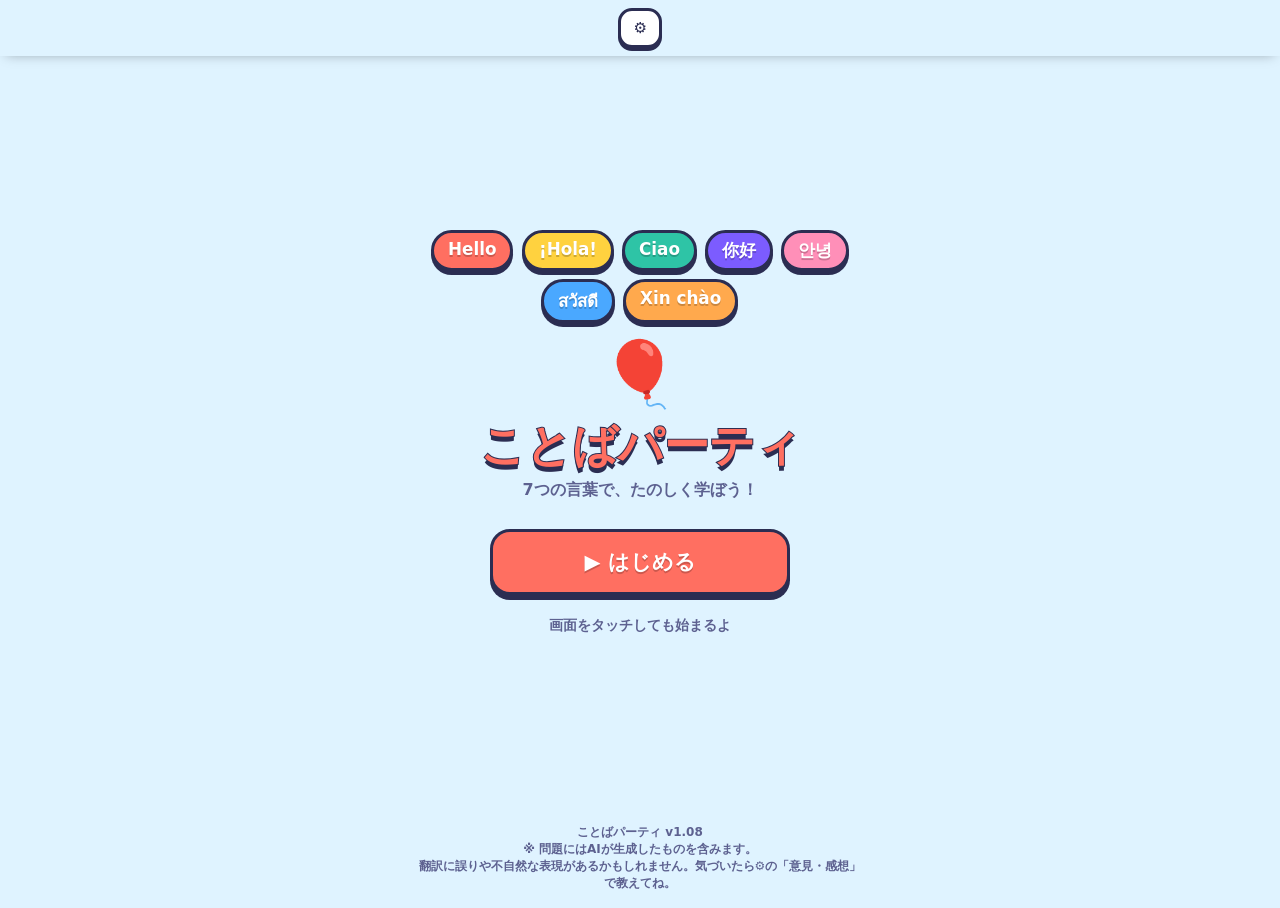
==== commit 1cc59c88: "ことばパーティ v1.08 更新 Co-Authored-By: Claude Haiku 5.5 <noreply@anthropic.com>  Claude-Session: https://c" ====
--- a/index.html
+++ b/index.html
@@ -2,10 +2,11 @@
 <html lang="ja"><head><meta charset="utf-8">
 <meta name="viewport" content="width=device-width,initial-scale=1,viewport-fit=cover">
 <title>ことばパーティ</title>
-<link href="https://fonts.googleapis.com/css2?family=Zen+Maru+Gothic:wght@500;700;900&display=swap" rel="stylesheet">
+<meta name="robots" content="noindex,nofollow">
+<meta http-equiv="Content-Security-Policy" content="default-src 'self'; script-src 'self' 'unsafe-inline'; style-src 'self' 'unsafe-inline'; img-src 'self' data:; font-src 'self'; connect-src 'self'; media-src 'self' data:; object-src 'none'; base-uri 'none'; form-action 'none'">
 <link rel="stylesheet" href="css/style.css"></head>
-<body><div id="app"></div><div id="modal"></div>
+<body><div id="topbar"><div id="navbar"></div></div><div id="app"></div><div id="modal"></div>
 <footer id="ft"><span class=ph>※ 問題にはAIが生成したものを含みます。</span><span class=ph>翻訳に誤りや不自然な表現があるかもしれません。</span><span class=ph>気づいたら⚙の「意見・感想」で教えてね。</span></footer>
 <script src="js/sound.js"></script><script src="js/store.js"></script><script src="js/data.js"></script>
-<script src="js/quiz.js"></script><script src="js/keyboard.js"></script><script src="js/config.js"></script><script src="js/charts.js"></script><script src="js/fx.js"></script><script src="js/ui.js"></script><script src="js/main.js"></script>
+<script src="js/quiz.js"></script><script src="js/keyboard.js"></script><script src="js/config.js"></script><script src="js/charts.js"></script><script src="js/fx.js"></script><script src="js/ui.js"></script><script src="js/notice.js"></script><script src="js/tutorial.js"></script><script src="js/env.js"></script><script src="js/topbar.js"></script><script src="js/main.js"></script>
 </body></html>
--- a/css/style.css
+++ b/css/style.css
@@ -1,7 +1,7 @@
 :root{--bg:#dff3ff;--ink:#2b2d52;--card:#fff;--p:#ff6f61;--y:#ffd23f;--m:#2ec4a6;--v:#7c5cff;--sub:#5d6190}
 @media(prefers-color-scheme:dark){:root{--bg:#23264a;--ink:#f3f2ff;--card:#33376a;--sub:#b8bbea}}
 *{box-sizing:border-box}
-body{margin:0;background:var(--bg);color:var(--ink);font-family:'Zen Maru Gothic','Hiragino Maru Gothic ProN','Yu Gothic',sans-serif;font-weight:700;padding:env(safe-area-inset-top) 0 env(safe-area-inset-bottom)}
+body{margin:0;background:var(--bg);color:var(--ink);font-family:'Zen Maru Gothic','Hiragino Maru Gothic ProN','ヒラギノ丸ゴ ProN W4','BIZ UDPGothic','Yu Gothic UI','Yu Gothic','Meiryo',system-ui,sans-serif;font-weight:700;padding:env(safe-area-inset-top) 0 env(safe-area-inset-bottom)}
 #app{max-width:520px;margin:0 auto;padding:16px}
 h1{font-size:2rem;margin:.2em 0;font-weight:900;text-align:center}
 h1 span{display:inline-block;transform:rotate(-8deg)}
@@ -53,7 +53,8 @@
 .stat{display:grid;grid-template-columns:8em 1fr 4.6em;gap:8px;align-items:center;margin:9px 0}
 .stat .nm{font-size:.8rem;line-height:1.25}.stat .vl{text-align:right;font-size:.85rem;line-height:1.2}
 .tabs{display:flex;gap:8px;margin:12px 0}.tabs .chip{flex:1;text-align:center}
-.tg{display:grid;grid-template-columns:repeat(auto-fill,minmax(140px,1fr));gap:10px}
+.tg{display:grid;grid-template-columns:repeat(3,minmax(0,1fr));gap:10px}
+.tpad{visibility:hidden} /* 称号の一覧を、2列でも3列でも行をそろえるための空き枠（見えない） */
 .tc{font:inherit;color:inherit;background:var(--card);border:3px solid var(--ink);border-radius:18px;box-shadow:0 3px 0 var(--ink);padding:10px 6px;text-align:center;cursor:pointer}
 .tc.lock{opacity:.55;cursor:default;box-shadow:none}.tc b{display:block;font-size:.9rem;margin-top:4px}
 .pop{animation:popin .35s}@keyframes popin{from{transform:scale(.7);opacity:0}}
@@ -190,11 +191,11 @@
 .tfx{position:fixed;inset:0;overflow:hidden;pointer-events:none;z-index:0}
 .ttl{position:relative;z-index:1}
 .tb{position:absolute;bottom:-60px;font-size:1.8rem;font-style:normal;opacity:.55;animation:trise linear infinite}
-.tc{position:absolute;top:-14px;width:9px;height:9px;border-radius:3px;opacity:.7;animation:tfall linear infinite}
+.tcf{position:absolute;top:-14px;width:9px;height:9px;border-radius:3px;opacity:.7;animation:tfall linear infinite}
 @keyframes tpop{from{opacity:0;transform:scale(.3) translateY(14px)}to{opacity:1;transform:none}}
 @keyframes trise{to{transform:translateY(-115vh) rotate(12deg)}}
 @keyframes tfall{to{transform:translateY(110vh) rotate(300deg)}}
-@media(prefers-reduced-motion:reduce){.tb,.tc{animation:none;display:none}.tbub span{opacity:1}}
+@media(prefers-reduced-motion:reduce){.tb,.tcf{animation:none;display:none}.tbub span{opacity:1}}
 .ttabs{display:flex;gap:8px;justify-content:center;margin:8px 0 6px}
 .ttabs .chip{font-size:1rem;padding:6px 16px}
 .hrow.bw .hc{padding:6px 3px;overflow-wrap:break-word;word-break:normal}
@@ -203,3 +204,149 @@
 .rfx{position:fixed;left:0;top:0;width:100vw;height:100vh;pointer-events:none;z-index:50}
 .rfx.t4{background:linear-gradient(rgba(120,140,170,.16),rgba(120,140,170,0))}
 .rfx.t5{background:radial-gradient(ellipse at center,rgba(20,24,48,.08),rgba(10,12,30,.42))}
+
+/* 基本単語の表（人称代名詞・動詞の変化など）。横に広げ、字は少し小さく。幅が足りないときは表の中だけ横にスクロール */
+.gtw{margin:6px 0 12px;overflow-x:auto;-webkit-overflow-scrolling:touch;text-align:left}
+.gtt{font-size:1rem;color:var(--ink);margin:8px 0 2px}
+.gtw .gtn{display:block;color:var(--sub);font-size:.74rem;line-height:1.55;margin:0 0 6px;font-weight:600}
+table.gt{width:100%;border-collapse:collapse;font-size:.84rem;text-align:center}
+table.gt th,table.gt td{border:2px solid var(--ink);padding:5px 2px;line-height:1.3;vertical-align:middle}
+table.gt th{background:var(--y);color:#2b2d52;font-size:.72rem;font-weight:900}
+table.gt th small{display:block;font-size:.62rem;font-weight:700}
+table.gt td.lab{background:var(--bg);color:var(--ink);font-size:.74rem;font-weight:900}
+table.gt td.lab[rowspan]{white-space:nowrap}
+table.gt td.sp{cursor:pointer;font-size:.86rem;font-weight:900}
+table.gt td.sp:active{background:var(--y)}
+table.gt td small{display:block;font-size:.66rem;color:var(--sub);font-weight:600;margin-top:1px}
+table.gt td.nw{white-space:nowrap}
+.gtw .gthint{display:block;text-align:right;color:var(--sub);font-size:.7rem;margin:0 0 4px;font-weight:700}
+table.gt th:first-child,table.gt td:first-child{position:sticky;left:0;z-index:1}
+table.gt th:first-child{background:var(--y)}
+table.gt td:first-child{background:var(--card)}
+table.gt td.lab:first-child{background:var(--bg)}
+table.gt td.ir{color:#d6453d;font-weight:900}
+
+/* 上部の固定バー（閉じる・もどる・スタートなど） */
+#topbar{position:sticky;top:0;z-index:30;background:var(--bg);box-shadow:0 4px 12px -6px rgba(0,0,0,.35)}
+#topbar:has(#navbar:empty){display:none}
+#navbar{max-width:520px;margin:0 auto;padding:8px 16px;display:flex;gap:8px;flex-wrap:wrap;justify-content:center}
+#navbar>button{flex:1 1 auto;margin:0;width:auto;padding:8px 12px;font-size:.95rem;box-shadow:0 3px 0 var(--ink);border-radius:14px}
+#navbar>button.sm{flex:0 0 auto}
+/* 文字表の折り畳み */
+.bwall{display:flex;gap:8px;justify-content:center;margin:8px 0}
+.bwh{display:flex;align-items:center;gap:8px;cursor:pointer;list-style:none;font-size:1.2rem;font-weight:900;text-align:left}
+.bwh::-webkit-details-marker{display:none}
+.bwh span{flex:1}
+.bwh small{font-size:.9rem;color:var(--sub);font-weight:400}
+.bwh::after{content:'▼';font-size:.8rem;color:var(--sub)}
+details.bwd[open]>.bwh::after{content:'▲'}
+details.bwd[open]>.bwh{margin-bottom:8px}
+
+.bwnote{display:block;margin:6px 0 2px;color:var(--p);font-weight:900}
+
+/* 単語/フレーズのジャンルごとの折り畳み */
+details.sub{margin:8px 0;border:2px solid var(--ink);border-radius:14px;padding:6px 10px;background:var(--card)}
+.subh{display:flex;align-items:center;gap:8px;cursor:pointer;list-style:none;font-weight:900;font-size:1rem;text-align:left}
+.subh::-webkit-details-marker{display:none}
+.subh span{flex:1}
+.subh small{color:var(--sub);font-weight:400}
+.subh::after{content:'▼';font-size:.7rem;color:var(--sub)}
+details.sub[open]>.subh::after{content:'▲'}
+
+/* チュートリアル */
+.tut{position:fixed;left:0;right:0;bottom:0;z-index:40;padding:12px 16px calc(12px + env(safe-area-inset-bottom));display:flex;justify-content:center;pointer-events:none}
+.tut[hidden]{display:none}
+.tut-card{pointer-events:auto;background:var(--card);border:3px solid var(--ink);border-radius:22px;box-shadow:0 5px 0 var(--ink);padding:14px 16px;max-width:480px;width:100%;text-align:left}
+.tut-card h2{font-size:1.3rem;margin:.1em 0}
+.tut-card p{margin:.3em 0 .6em;line-height:1.6}
+.tut-n{color:var(--sub)}
+.tut-b{display:flex;gap:8px;justify-content:flex-end;flex-wrap:wrap}
+.tut-b button[disabled]{opacity:.4}
+.tut-next{background:var(--y)}
+/* 強調: 太い枠（黄⇔ピンクで点滅）＋ まわりを暗くして、押す場所だけを明るく見せる（box-shadow の暗い幕） */
+.tutdim{position:fixed;inset:0;z-index:38;background:rgba(20,20,50,.66);pointer-events:none}
+.tut-hl{position:relative;z-index:39;outline:6px solid var(--y);outline-offset:5px;border-radius:16px;animation:tutpulse 1.1s ease-in-out infinite}
+@keyframes tutpulse{0%,100%{outline-color:var(--y)}50%{outline-color:var(--p)}}
+@media(prefers-reduced-motion:reduce){.tut-hl{animation:none}}
+
+/* 改行・ホームのチュートリアル案内 */
+body{word-break:keep-all;overflow-wrap:anywhere;line-break:strict}
+h1,h2,h3{text-wrap:balance}
+p,small,.tip,.gtn,.bwnote,.card small,.rn td{text-wrap:pretty}
+.tutwrap{text-align:center;margin:0 0 10px}
+.tutbanner{font-size:1rem;padding:8px 16px;box-shadow:0 3px 0 var(--ink)}
+.mask .rn a{word-break:break-all}
+
+/* ===== v1.07 の見た目の調整（カジュアルポップ）===== */
+/* 改行: 句ごとに折り返し、長い語だけ必要な所で割る（不自然な途中改行を減らす） */
+.ph{display:inline}
+body{word-break:keep-all;overflow-wrap:anywhere}
+/* ホームの案内（はじめての人向け）: 選択中の黄色と混ざらない、ピンク→むらさきの押せるバナー */
+.tutbanner.chip.on{background:linear-gradient(90deg,#ff6f61,#7c5cff);color:#fff;transform:none;box-shadow:0 4px 0 var(--ink);text-shadow:0 1px 0 rgba(0,0,0,.25)}
+/* 情報のお知らせ枠: 黄色ではなくミント・点線 */
+.tip.info{background:#e6fbf5;color:var(--ink);border:2.5px dashed var(--m);box-shadow:none}
+.audionote{margin:12px 0 4px;padding:8px 12px;border:2.5px dashed var(--v);border-radius:16px;background:#f1edff;text-align:center}
+.audionote b{display:block;font-size:.95rem}
+.audionote small{color:var(--sub)}
+/* オプション・リリースノート: 閉じるボタンを上部に固定（スクロールしても押せる） */
+.mask .card.optc{padding-top:0;max-height:94vh}
+/* オプションの「アプリの情報」（リリースノート・環境）: 上の文章と離して、横に並べる */
+.infobtns{display:flex;flex-wrap:wrap;gap:10px;margin:8px 0 22px}
+.infobtns button{min-height:44px;margin:0}
+.mhead{position:sticky;top:0;z-index:3;display:flex;justify-content:space-between;align-items:center;gap:8px;margin:0 -16px 10px;padding:12px 16px;background:var(--card);border-bottom:3px solid var(--ink);border-radius:19px 19px 0 0}
+.mhead h2{margin:0;font-size:1.4rem}
+.xbtn{white-space:nowrap;padding:6px 12px;border-radius:99px;background:var(--p);color:#fff;font-weight:900;box-shadow:0 3px 0 var(--ink)}
+/* 名詞などの大項目（2階層の表） */
+details.sub.bigg{margin:10px 0;border-color:var(--v)}
+details.sub.bigg>summary.subh.bigg{background:var(--v);color:#fff;font-size:1.1rem;border-radius:14px}
+details.sub.bigg>summary.subh.bigg small{color:#fff;opacity:.9}
+.bigbody{padding:4px 0 2px 8px;border-left:4px solid var(--v);margin:6px 0 0 6px}
+/* チュートリアル: 白ではなく、むらさきのカード */
+.tut-card{background:linear-gradient(160deg,#6b4cf0,#b04cf0);color:#fff;border-color:var(--ink)}
+.tut-card p{color:#fff}
+.tut-card .sm{background:#fff;color:var(--ink)}
+.tut-card .sm:disabled{opacity:.4}
+.tut-head{display:flex;justify-content:space-between;align-items:center;gap:8px;margin-bottom:2px}
+.tut-n{color:#ffe9a8;font-weight:900}
+.tut-next{background:var(--y)!important;color:var(--ink)!important}
+.tut-auto{background:#fff;color:var(--ink);border:2.5px solid var(--ink);border-radius:99px;padding:3px 12px;font-size:.85rem;box-shadow:0 2px 0 var(--ink)}
+.tut-auto.on{background:#2ec4a6;color:#fff}
+.tut-tag{display:inline-block;background:#ffd23f;color:var(--ink);padding:2px 12px;border-radius:99px;border:2px solid var(--ink);font-size:.85rem}
+.tut-ask h2{font-size:1.4rem}
+/* お知らせ（大きな変更のとき） */
+.notice{text-align:center}
+.notice-head{display:flex;justify-content:space-between;align-items:center}
+.notice-tag{background:var(--p);color:#fff;border-radius:99px;padding:3px 12px;border:2px solid var(--ink);font-size:.9rem}
+.notice h2{margin:.4em 0 .2em;line-height:1.4}
+.notice-list{text-align:left;padding-left:1.4em;line-height:1.7;margin:.6em 0}
+@media(prefers-reduced-motion:reduce){.tut-hl{animation:none}}
+/* 大項目の見出し（紫の帯）の余白と矢印 */
+details.sub.bigg{padding:6px}
+details.sub.bigg>summary.subh.bigg{padding:10px 14px;min-height:46px;color:#fff}
+details.sub.bigg>summary.subh.bigg::after{color:#fff}
+details.sub.bigg[open]>summary.subh.bigg::after{content:'▲'}
+details.sub.bigg>summary.subh.bigg span{text-align:left}
+.bigbody details.sub{background:var(--card)}
+
+/* 保存できないときの警告（ピンク） */
+.tip.warn{background:#ffe1e1;border:2.5px solid var(--ink);color:var(--ink)}
+
+/* ちがい解説（4択のあとに出る） */
+.diffbox{text-align:left;margin:10px 0;padding:10px 12px;border:2.5px dashed var(--m);border-radius:16px;background:#f3fffb;color:var(--ink)}
+.diffbox b{font-size:1rem}
+.diffbox small{display:block;color:var(--sub);margin:2px 0 6px;text-align:left}
+.diffbox ul{margin:4px 0 0;padding-left:1.1em;line-height:1.6}
+.diffbox li{margin:4px 0}
+.dfin{display:inline-block;margin-left:6px;background:var(--m);color:#fff;border-radius:99px;padding:0 8px;font-size:.8rem}
+
+/* 単語さがし・索引（カジュアルポップ） */
+[hidden]{display:none!important}
+.bwsearch{position:sticky;top:0;z-index:5;background:var(--bg);padding:10px 0 6px;display:grid;gap:4px}
+.bwq{margin:0;border-radius:99px;padding:14px 20px;background:var(--card);box-shadow:0 4px 0 var(--ink);font-size:1.15rem}
+.bwq::placeholder{color:var(--sub);font-weight:700}
+.bwcnt{text-align:right;color:var(--sub);min-height:1em;padding-right:8px}
+.bwix{display:flex;flex-wrap:wrap;gap:8px;justify-content:center;margin:10px 0 6px}
+.bwx{font:inherit;font-weight:900;font-size:.95rem;color:#2b2d52;border:3px solid var(--ink);border-radius:99px;padding:8px 14px;min-height:44px;box-shadow:0 3px 0 var(--ink);cursor:pointer}
+.bwx:active{transform:translateY(2px);box-shadow:0 1px 0 var(--ink)}
+.bwx.x0{background:#ffd23f}.bwx.x1{background:#ff9ecf}.bwx.x2{background:#7ee8c7}.bwx.x3{background:#a8d8ff}.bwx.x4{background:#c7b8ff}.bwx.x5{background:#ffb86b}
+.bwempty{text-align:center;margin:16px 0}
